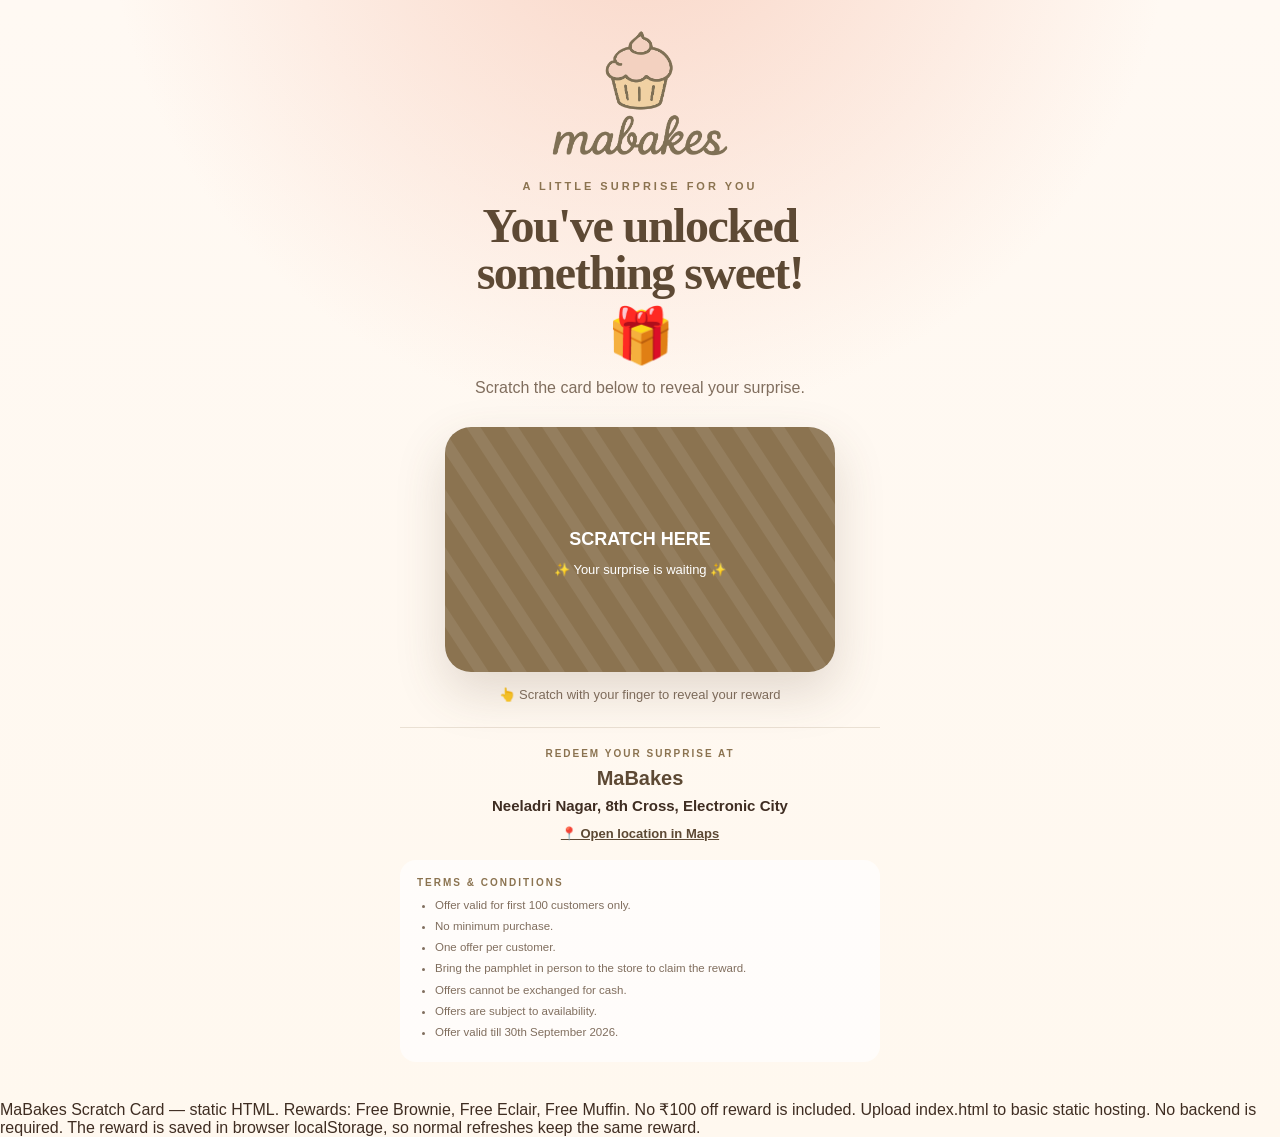
==== surprise/index.html @ 998e3c65 "Create index.html" ====
<!DOCTYPE html>
<html lang="en">
<head>
<meta charset="UTF-8">
<meta name="viewport" content="width=device-width, initial-scale=1.0, viewport-fit=cover">
<meta name="theme-color" content="#8B7350">
<title>MaBakes — A Sweet Surprise</title>
<style>
:root{--brown:#8B7350;--brown-dark:#5D4934;--cream:#FFF8EF;--pink:#F7C9B7;--ink:#3F2D22;--muted:#806E5E}
*{box-sizing:border-box}html,body{margin:0;min-height:100%}
body{min-height:100vh;font-family:Arial,Helvetica,sans-serif;color:var(--ink);background:radial-gradient(circle at 50% -10%,rgba(247,201,183,.75),transparent 38%),linear-gradient(180deg,#FFF9F3 0%,#FFF8EF 100%)}
.page{width:min(100%,520px);margin:0 auto;padding:28px 20px 38px;text-align:center}
.logo{width:180px;height:auto;display:block;margin:0 auto 20px}
.eyebrow{color:var(--brown);font-size:11px;font-weight:800;letter-spacing:3px;text-transform:uppercase;margin-bottom:10px}
h1{margin:0 auto 12px;max-width:470px;color:var(--brown-dark);font-family:Georgia,"Times New Roman",serif;font-size:clamp(34px,9vw,48px);line-height:.98;letter-spacing:-1.5px}
.gift{font-size:54px;line-height:1;margin:4px 0 14px}
.subtitle{margin:0 auto 27px;max-width:410px;color:var(--muted);font-size:16px;line-height:1.5}
.scratch-card{position:relative;width:min(100%,390px);height:245px;margin:0 auto;border-radius:26px;overflow:hidden;background:white;box-shadow:0 20px 50px rgba(93,73,52,.18)}
.reward{position:absolute;inset:0;display:flex;flex-direction:column;justify-content:center;align-items:center;padding:20px;background:#fff}
.reward-icon{font-size:57px;line-height:1;margin-bottom:10px}
.reward-kicker{color:var(--brown);font-size:10px;font-weight:900;letter-spacing:2px;text-transform:uppercase}
.reward-title{margin-top:7px;color:var(--brown-dark);font-size:30px;font-weight:900}
.reward-description{margin-top:8px;color:var(--muted);font-size:13px}
#scratchCanvas{position:absolute;inset:0;width:100%;height:100%;cursor:grab;touch-action:none}
#scratchCanvas:active{cursor:grabbing}
.instruction{margin:15px 0 22px;color:var(--muted);font-size:13px}
.claim{display:none;padding:21px 18px;border-radius:20px;color:white;background:var(--brown-dark);box-shadow:0 12px 30px rgba(93,73,52,.16);animation:pop .35s ease}
.claim.show{display:block}.claim h2{margin:0 0 8px;font-size:21px}.claim p{margin:0;font-size:14px;line-height:1.55;opacity:.95}
.claim .valid{display:block;margin-top:5px;font-weight:800}
.store{margin-top:25px;padding:20px 8px 0;border-top:1px solid rgba(139,115,80,.18)}
.store-label{color:var(--brown);font-size:10px;font-weight:900;letter-spacing:2px;text-transform:uppercase}
.store-name{margin-top:8px;color:var(--brown-dark);font-size:20px;font-weight:900}
.address{margin-top:5px;font-size:15px;font-weight:700;line-height:1.5;white-space:nowrap}
.map-link{display:inline-block;margin-top:8px;color:var(--brown-dark);font-size:13px;font-weight:800;text-decoration:underline}
.validity{margin-top:9px;color:var(--muted);font-size:12px}
.terms{margin-top:18px;padding:17px;border-radius:16px;text-align:left;background:rgba(255,255,255,.68)}
.terms h3{margin:0 0 9px;color:var(--brown);font-size:10px;font-weight:900;letter-spacing:2px;text-transform:uppercase}
.terms ul{margin:0;padding-left:18px;color:var(--muted)}.terms li{margin:4px 0;font-size:11.5px;line-height:1.5}
@keyframes pop{from{transform:scale(.94);opacity:0}to{transform:scale(1);opacity:1}}
@media(max-width:430px){.address{font-size:13.5px}}
@media(max-width:380px){.scratch-card{height:220px}.reward-title{font-size:26px}.address{font-size:12.5px}}
</style>
</head>
<body>
<main class="page">
<img class="logo" src="[data-uri]" alt="MaBakes">
<div class="eyebrow">A little surprise for you</div>
<h1>You've unlocked<br>something sweet!</h1>
<div class="gift">🎁</div>
<p class="subtitle">Scratch the card below to reveal your surprise.</p>

<section class="scratch-card">
<div class="reward">
<div class="reward-icon" id="rewardIcon">🎁</div>
<div class="reward-kicker">Your surprise is</div>
<div class="reward-title" id="rewardTitle">Something sweet</div>
<div class="reward-description" id="rewardDescription">Enjoy your special reward!</div>
</div>
<canvas id="scratchCanvas"></canvas>
</section>

<div class="instruction" id="instruction">👆 Scratch with your finger to reveal your reward</div>

<section class="claim" id="claim">
<h2>🎉 Congratulations!</h2>
<p>Bring the pamphlet to MaBakes to claim your reward.<span class="valid">Valid till 30 September 2026.</span></p>
</section>

<section class="store">
<div class="store-label">Redeem your surprise at</div>
<div class="store-name">MaBakes</div>
<div class="address">Neeladri Nagar, 8th Cross, Electronic City</div>
<a class="map-link" href="https://maps.app.goo.gl/ihdoGTJ9bFXkxVd58" target="_blank" rel="noopener noreferrer">📍 Open location in Maps</a>

</section>

<section class="terms">
<h3>Terms &amp; Conditions</h3>
<ul>
<li>Offer valid for first 100 customers only.</li>
<li>No minimum purchase.</li>
<li>One offer per customer.</li>
<li>Bring the pamphlet in person to the store to claim the reward.</li>
<li>Offers cannot be exchanged for cash.</li>
<li>Offers are subject to availability.</li>
<li>Offer valid till 30th September 2026.</li>
</ul>
</section>
</main>

<script>
const STORAGE_KEY="mabakes_scratch_reward_v3";
const rewards=[
{title:"A FREE BROWNIE",icon:"🍫",description:"A delicious brownie is waiting for you!"},
{title:"A FREE ECLAIR",icon:"🍰",description:"Treat yourself to a delicious eclair!"},
{title:"A FREE MUFFIN",icon:"🧁",description:"Enjoy a freshly baked muffin on us!"},
];

function getSavedReward(){
try{
const saved=localStorage.getItem(STORAGE_KEY);
if(saved)return JSON.parse(saved);
const selected=rewards[Math.floor(Math.random()*rewards.length)];
localStorage.setItem(STORAGE_KEY,JSON.stringify(selected));
return selected;
}catch(e){return rewards[Math.floor(Math.random()*rewards.length)];}
}

const visitorReward=getSavedReward();
document.getElementById("rewardIcon").textContent=visitorReward.icon;
document.getElementById("rewardTitle").textContent=visitorReward.title;
document.getElementById("rewardDescription").textContent=visitorReward.description;

const canvas=document.getElementById("scratchCanvas"),ctx=canvas.getContext("2d"),card=document.querySelector(".scratch-card");
let scratching=false,revealed=false;

function setupCanvas(){
const rect=card.getBoundingClientRect(),dpr=Math.max(1,window.devicePixelRatio||1);
canvas.width=Math.round(rect.width*dpr);canvas.height=Math.round(rect.height*dpr);
canvas.style.width=rect.width+"px";canvas.style.height=rect.height+"px";
ctx.setTransform(dpr,0,0,dpr,0,0);ctx.globalCompositeOperation="source-over";
ctx.fillStyle="#8B7350";ctx.fillRect(0,0,rect.width,rect.height);
ctx.fillStyle="rgba(255,255,255,.08)";
for(let x=-rect.height;x<rect.width;x+=38){ctx.save();ctx.translate(x,0);ctx.rotate(-.58);ctx.fillRect(0,0,12,rect.height*2);ctx.restore();}
ctx.textAlign="center";ctx.fillStyle="#FFFFFF";ctx.font="900 18px Arial";
ctx.fillText("SCRATCH HERE",rect.width/2,rect.height/2-5);
ctx.font="13px Arial";ctx.fillText("✨ Your surprise is waiting ✨",rect.width/2,rect.height/2+24);
}

function getPointerPosition(event){
const rect=canvas.getBoundingClientRect(),point=event.touches?event.touches[0]:event;
return {x:point.clientX-rect.left,y:point.clientY-rect.top};
}

function scratch(event){
if(!scratching||revealed)return;
event.preventDefault();
const point=getPointerPosition(event);
ctx.globalCompositeOperation="destination-out";ctx.beginPath();ctx.arc(point.x,point.y,29,0,Math.PI*2);ctx.fill();
checkScratchProgress();
}

function checkScratchProgress(){
const image=ctx.getImageData(0,0,canvas.width,canvas.height).data;
let transparent=0,total=0;
for(let i=3;i<image.length;i+=32){total++;if(image[i]===0)transparent++;}
if(transparent/total>=.48)revealReward();
}

function revealReward(){
if(revealed)return;revealed=true;
canvas.style.transition="opacity .55s ease";canvas.style.opacity="0";
document.getElementById("instruction").textContent="🎉 Your surprise has been revealed!";
document.getElementById("claim").classList.add("show");celebrate();
}

function celebrate(){
const symbols=["✨","🎉","❤️","🧁","🍫"];
for(let i=0;i<30;i++){
const item=document.createElement("span");item.textContent=symbols[Math.floor(Math.random()*symbols.length)];
Object.assign(item.style,{position:"fixed",left:(Math.random()*100)+"vw",top:"-20px",fontSize:(14+Math.random()*14)+"px",zIndex:9999,pointerEvents:"none"});
document.body.appendChild(item);const duration=1300+Math.random()*1400;
item.animate([{transform:"translateY(0) rotate(0deg)",opacity:1},{transform:"translateY(110vh) rotate(720deg)",opacity:0}],{duration,easing:"ease-out"});
setTimeout(()=>item.remove(),duration);
}
}

canvas.addEventListener("mousedown",()=>scratching=true);
window.addEventListener("mouseup",()=>scratching=false);
canvas.addEventListener("mousemove",scratch);
canvas.addEventListener("touchstart",event=>{scratching=true;scratch(event)},{passive:false});
canvas.addEventListener("touchmove",scratch,{passive:false});
canvas.addEventListener("touchend",()=>scratching=false);
setupCanvas();window.addEventListener("resize",setupCanvas);
</script>
</body>
</html>
MaBakes Scratch Card — static HTML.

Rewards: Free Brownie, Free Eclair, Free Muffin.
No ₹100 off reward is included.

Upload index.html to basic static hosting. No backend is required.
The reward is saved in browser localStorage, so normal refreshes keep the same reward.
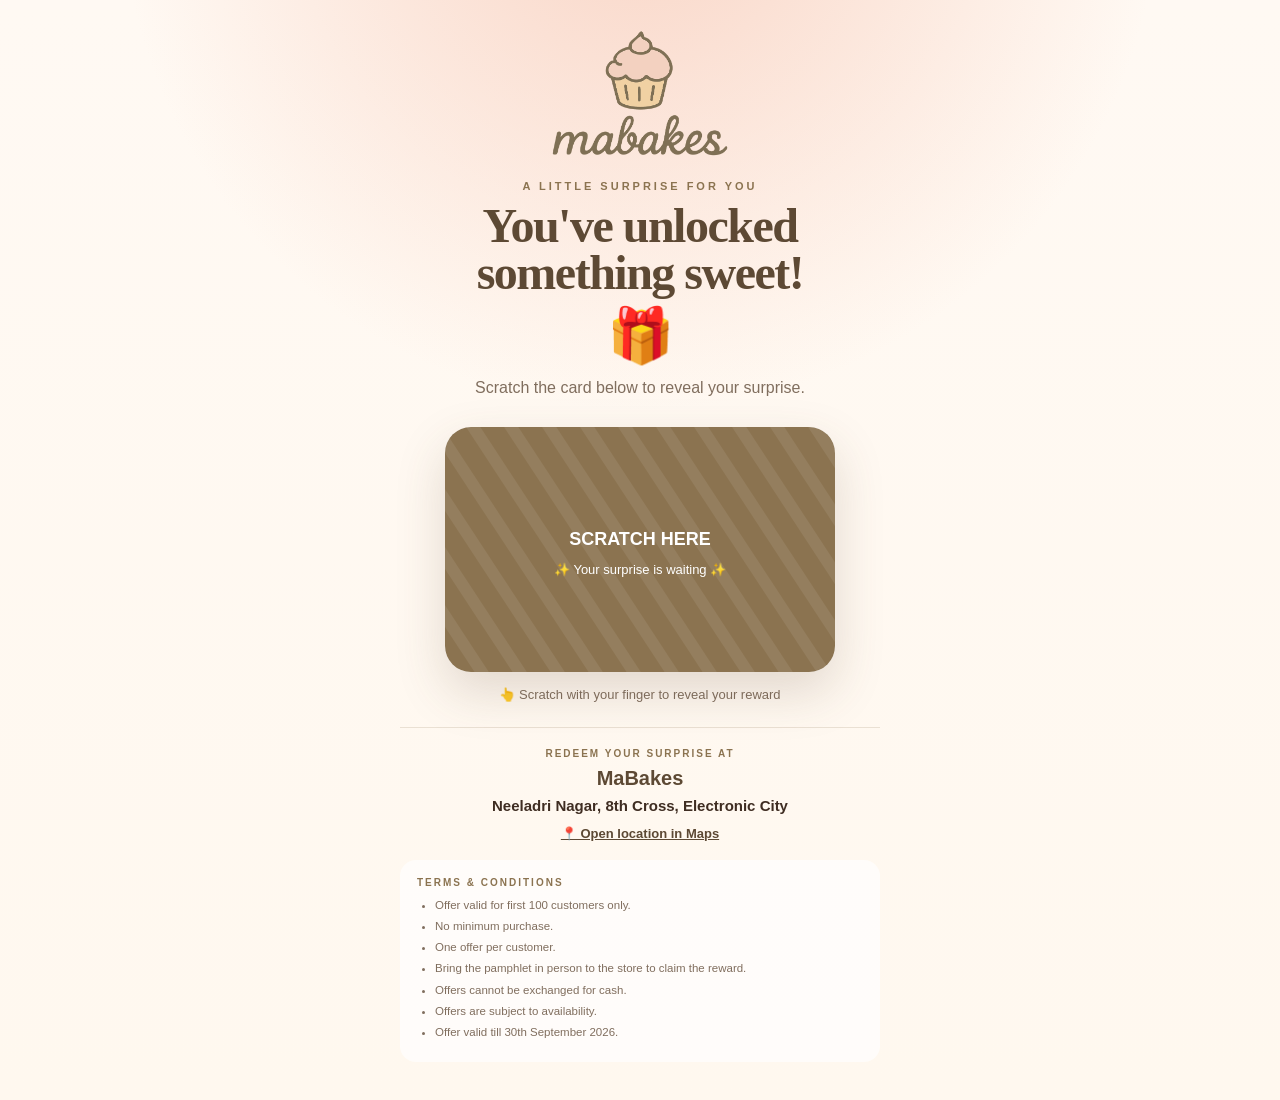
==== commit da460972: "Update index.html" ====
--- a/surprise/index.html
+++ b/surprise/index.html
@@ -175,10 +175,4 @@
 </script>
 </body>
 </html>
-MaBakes Scratch Card — static HTML.
 
-Rewards: Free Brownie, Free Eclair, Free Muffin.
-No ₹100 off reward is included.
-
-Upload index.html to basic static hosting. No backend is required.
-The reward is saved in browser localStorage, so normal refreshes keep the same reward.
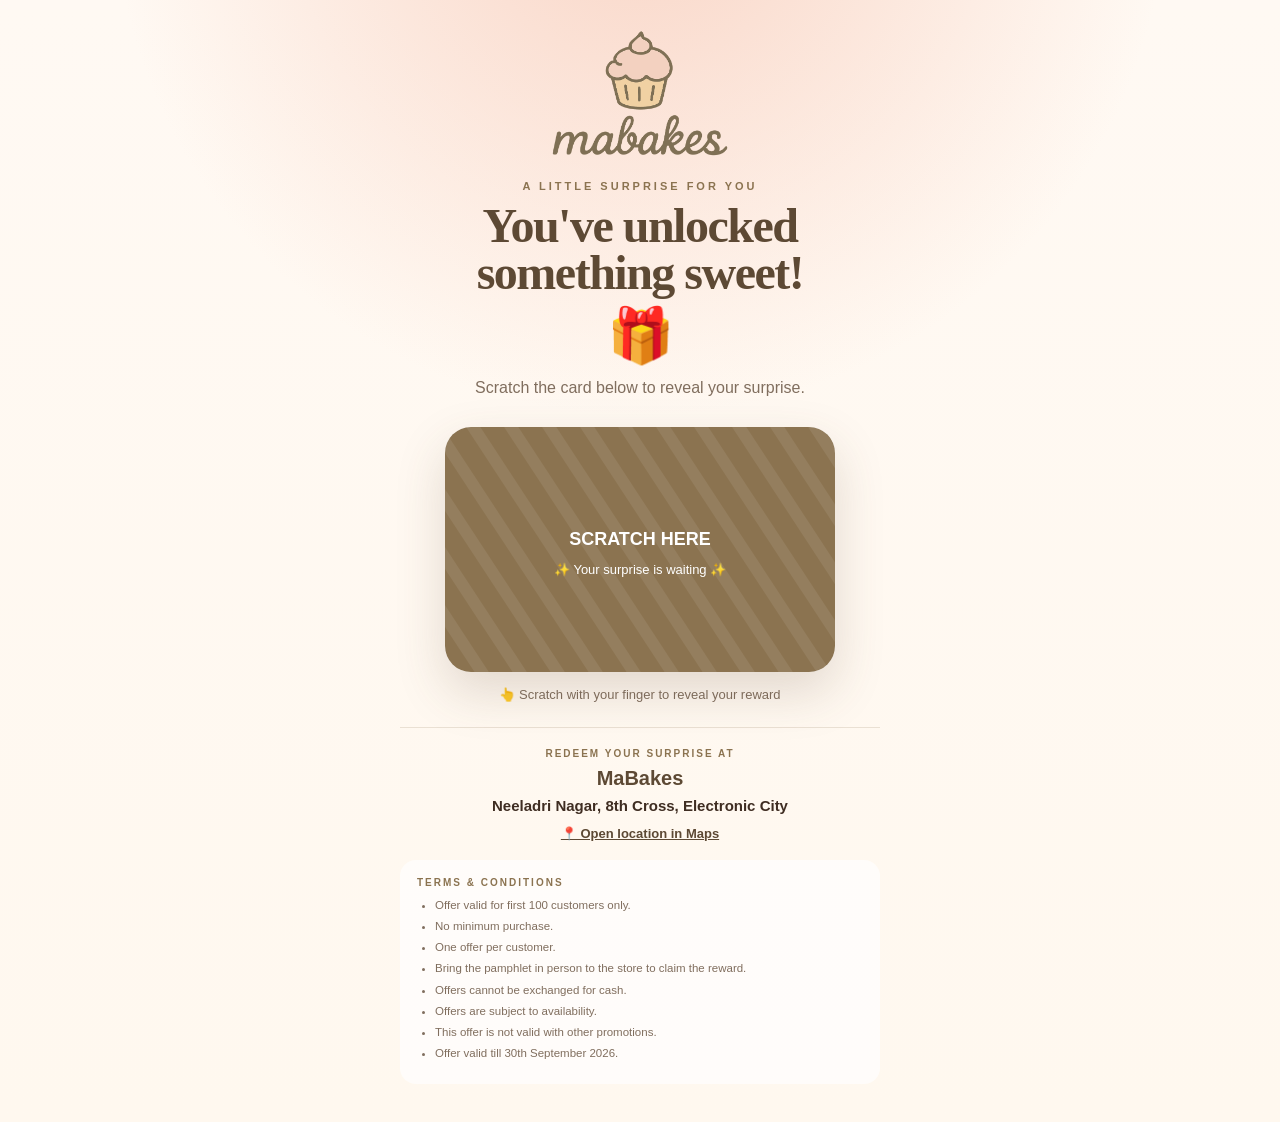
==== commit 65b4dcf9: "Update index.html" ====
--- a/surprise/index.html
+++ b/surprise/index.html
@@ -83,6 +83,7 @@
 <li>Bring the pamphlet in person to the store to claim the reward.</li>
 <li>Offers cannot be exchanged for cash.</li>
 <li>Offers are subject to availability.</li>
+<li>This offer is not valid with other promotions.</li>
 <li>Offer valid till 30th September 2026.</li>
 </ul>
 </section>
